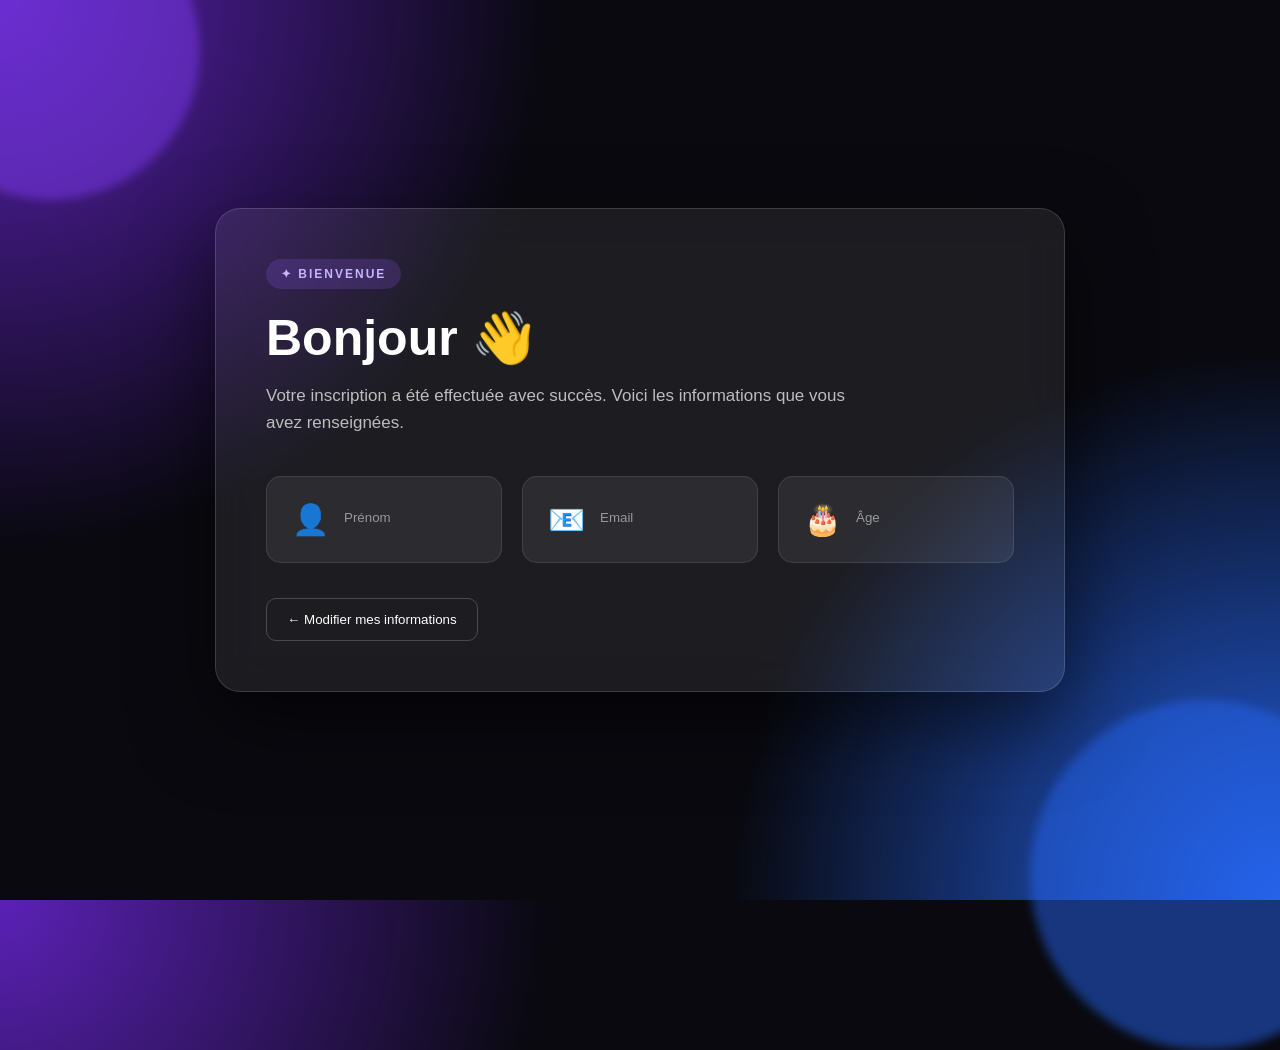
==== resultat.html @ 518bf464 "my_projet" ====
<!DOCTYPE html>
<html lang="fr">

<head>
    <meta charset="UTF-8">
    <meta name="viewport" content="width=device-width, initial-scale=1.0">

    <title>Bienvenue</title>

    <link rel="stylesheet" href="style.css">
</head>

<body class="result-page">

    <div class="result-container">

        <div class="welcome">

            <span class="badge">✦ BIENVENUE</span>

            <h1>
                Bonjour <span id="nom"></span> 👋
            </h1>

            <p>
                Votre inscription a été effectuée avec succès.
                Voici les informations que vous avez renseignées.
            </p>

        </div>

        <div class="info-card">

            <div class="info">
                <span>👤</span>
                <div>
                    <small>Prénom</small>
                    <h3 id="prenom"></h3>
                </div>
            </div>

            <div class="info">
                <span>📧</span>
                <div>
                    <small>Email</small>
                    <h3 id="email"></h3>
                </div>
            </div>

            <div class="info">
                <span>🎂</span>
                <div>
                    <small>Âge</small>
                    <h3 id="age"></h3>
                </div>
            </div>

        </div>

        <button class="back-button" onclick="retour()">
            ← Modifier mes informations
        </button>

    </div>

    <div class="circle circle1"></div>
    <div class="circle circle2"></div>

    <script src="resultat.js"></script>

</body>

</html>
---- style.css ----
* {
    margin: 0;
    padding: 0;
    box-sizing: border-box;
}

body {
    font-family: Arial, sans-serif;

    min-height: 100vh;

    display: flex;
    justify-content: center;
    align-items: center;

    background:
        radial-gradient(circle at top left, #5b21b6, transparent 35%),
        radial-gradient(circle at bottom right, #2563eb, transparent 35%),
        #09090f;

    color: white;
}


/* =========================
   FORMULAIRE
========================= */

.form-container {

    width: 400px;

    padding: 40px;

    background: rgba(255, 255, 255, 0.08);

    border: 1px solid rgba(255, 255, 255, 0.15);

    border-radius: 20px;

    backdrop-filter: blur(15px);

    box-shadow: 0 20px 60px rgba(0, 0, 0, 0.4);
}

.form-container h1 {
    text-align: center;
    font-size: 35px;
    margin-bottom: 10px;
}

.form-container p {
    text-align: center;
    color: #bdbdbd;
    margin-bottom: 30px;
}

form {
    display: flex;
    flex-direction: column;
    gap: 15px;
}

input {

    padding: 15px;

    border: 1px solid rgba(255,255,255,0.2);

    border-radius: 10px;

    background: rgba(255,255,255,0.08);

    color: white;

    outline: none;

    font-size: 15px;
}

input::placeholder {
    color: #aaa;
}

input:focus {
    border-color: #8b5cf6;
}

form button {

    padding: 15px;

    margin-top: 10px;

    border: none;

    border-radius: 10px;

    background: linear-gradient(
        90deg,
        #7c3aed,
        #2563eb
    );

    color: white;

    font-size: 16px;

    font-weight: bold;

    cursor: pointer;

    transition: 0.3s;
}

form button:hover {
    transform: translateY(-3px);
    box-shadow: 0 10px 30px rgba(99,102,241,0.4);
}


/* =========================
   PAGE RESULTAT
========================= */

.result-page {
    overflow: hidden;
    position: relative;
}

.result-container {

    width: 850px;

    padding: 50px;

    position: relative;
    z-index: 2;

    background: rgba(255,255,255,0.08);

    border: 1px solid rgba(255,255,255,0.15);

    border-radius: 25px;

    backdrop-filter: blur(20px);

    box-shadow: 0 30px 80px rgba(0,0,0,0.5);
}


/* titre */

.badge {

    display: inline-block;

    padding: 8px 15px;

    border-radius: 30px;

    background: rgba(139,92,246,0.2);

    color: #c4b5fd;

    font-size: 12px;

    font-weight: bold;

    letter-spacing: 2px;
}

.welcome h1 {

    font-size: 50px;

    margin-top: 20px;

}

.welcome h1 span {

    background: linear-gradient(
        90deg,
        #a78bfa,
        #60a5fa
    );

    -webkit-background-clip: text;

    color: transparent;
}

.welcome p {

    margin-top: 15px;

    color: #bdbdbd;

    font-size: 17px;

    max-width: 600px;

    line-height: 1.6;
}


/* informations */

.info-card {

    display: grid;

    grid-template-columns: repeat(3, 1fr);

    gap: 20px;

    margin-top: 40px;
}

.info {

    padding: 25px;

    background: rgba(255,255,255,0.07);

    border: 1px solid rgba(255,255,255,0.1);

    border-radius: 15px;

    display: flex;

    gap: 15px;

    align-items: center;

    transition: 0.3s;
}

.info:hover {

    transform: translateY(-5px);

    background: rgba(255,255,255,0.12);
}

.info > span {

    font-size: 30px;
}

.info small {

    color: #999;

}

.info h3 {

    margin-top: 5px;

    font-size: 16px;

    word-break: break-word;
}


/* bouton retour */

.back-button {

    margin-top: 35px;

    padding: 13px 20px;

    border: 1px solid rgba(255,255,255,0.2);

    border-radius: 10px;

    background: transparent;

    color: white;

    cursor: pointer;

    transition: 0.3s;
}

.back-button:hover {

    background: white;

    color: #111;

}


/* cercles background */

.circle {

    position: absolute;

    border-radius: 50%;

    filter: blur(5px);

    opacity: 0.5;
}

.circle1 {

    width: 300px;
    height: 300px;

    background: #7c3aed;

    top: -100px;
    left: -100px;
}

.circle2 {

    width: 350px;
    height: 350px;

    background: #2563eb;

    bottom: -150px;
    right: -100px;
}


/* responsive */

@media (max-width: 900px) {

    .result-container {
        width: 90%;
    }

    .info-card {
        grid-template-columns: 1fr;
    }

    .welcome h1 {
        font-size: 35px;
    }
}
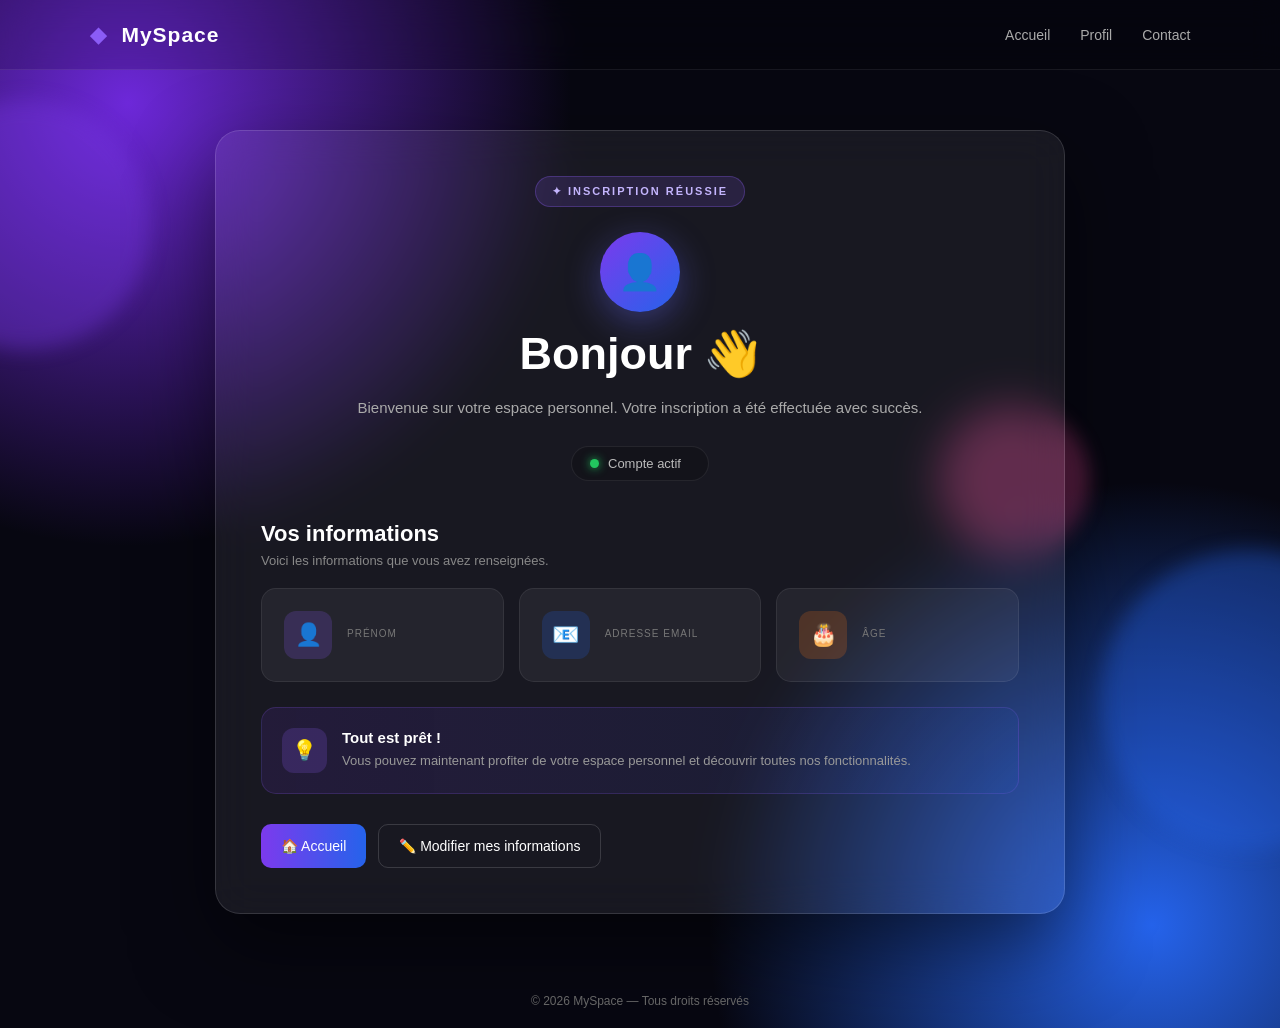
==== commit 4ab08372: "change interface index.html/css" ====
--- a/resultat.html
+++ b/resultat.html
@@ -5,69 +5,190 @@
     <meta charset="UTF-8">
     <meta name="viewport" content="width=device-width, initial-scale=1.0">
 
-    <title>Bienvenue</title>
+    <title>Mon Profil</title>
 
     <link rel="stylesheet" href="style.css">
 </head>
 
 <body class="result-page">
 
-    <div class="result-container">
+    <!-- Navbar -->
+    <nav class="navbar">
 
+        <div class="logo">
+            <span>◆</span> MySpace
+        </div>
+
+        <div class="nav-links">
+            <a href="#">Accueil</a>
+            <a href="#">Profil</a>
+            <a href="#">Contact</a>
+        </div>
+
+    </nav>
+
+
+    <!-- Background decorations -->
+    <div class="circle circle1"></div>
+    <div class="circle circle2"></div>
+    <div class="circle circle3"></div>
+
+
+    <!-- Main content -->
+    <main class="result-container">
+
+        <!-- Header -->
         <div class="welcome">
 
-            <span class="badge">✦ BIENVENUE</span>
+            <span class="badge">
+                ✦ INSCRIPTION RÉUSSIE
+            </span>
+
+            <div class="profile-icon">
+                👤
+            </div>
 
             <h1>
                 Bonjour <span id="nom"></span> 👋
             </h1>
 
             <p>
+                Bienvenue sur votre espace personnel.
                 Votre inscription a été effectuée avec succès.
-                Voici les informations que vous avez renseignées.
             </p>
 
         </div>
 
+
+        <!-- Status -->
+        <div class="status">
+            <span class="status-dot"></span>
+
+            <span>
+                Compte actif
+            </span>
+
+            <span id="date"></span>
+        </div>
+
+
+        <!-- Informations -->
+        <div class="section-title">
+            <h2>Vos informations</h2>
+
+            <p>
+                Voici les informations que vous avez renseignées.
+            </p>
+        </div>
+
+
         <div class="info-card">
 
+            <!-- Prénom -->
             <div class="info">
-                <span>👤</span>
-                <div>
-                    <small>Prénom</small>
+
+                <div class="icon purple">
+                    👤
+                </div>
+
+                <div class="info-content">
+
+                    <small>PRÉNOM</small>
+
                     <h3 id="prenom"></h3>
+
                 </div>
+
             </div>
 
+
+            <!-- Email -->
             <div class="info">
-                <span>📧</span>
-                <div>
-                    <small>Email</small>
+
+                <div class="icon blue">
+                    📧
+                </div>
+
+                <div class="info-content">
+
+                    <small>ADRESSE EMAIL</small>
+
                     <h3 id="email"></h3>
+
                 </div>
+
             </div>
 
+
+            <!-- Age -->
             <div class="info">
-                <span>🎂</span>
-                <div>
-                    <small>Âge</small>
+
+                <div class="icon orange">
+                    🎂
+                </div>
+
+                <div class="info-content">
+
+                    <small>ÂGE</small>
+
                     <h3 id="age"></h3>
+
                 </div>
+
             </div>
 
         </div>
 
-        <button class="back-button" onclick="retour()">
-            ← Modifier mes informations
-        </button>
 
-    </div>
+        <!-- Message -->
+        <div class="message-box">
 
-    <div class="circle circle1"></div>
-    <div class="circle circle2"></div>
+            <div class="message-icon">
+                💡
+            </div>
+
+            <div>
+
+                <h3>Tout est prêt !</h3>
+
+                <p>
+                    Vous pouvez maintenant profiter de votre espace
+                    personnel et découvrir toutes nos fonctionnalités.
+                </p>
+
+            </div>
+
+        </div>
+
+
+        <!-- Buttons -->
+        <div class="buttons">
+
+            <button class="home-button" onclick="accueil()">
+                🏠 Accueil
+            </button>
+
+            <button class="back-button" onclick="retour()">
+                ✏️ Modifier mes informations
+            </button>
+
+        </div>
+
+    </main>
+
+
+    <!-- Footer -->
+    <footer>
+
+        <p>
+            © 2026 MySpace — Tous droits réservés
+        </p>
+
+    </footer>
+
 
     <script src="resultat.js"></script>
 
 </body>
 
-</html>+</html>
--- a/style.css
+++ b/style.css
@@ -1,349 +1,698 @@
+
 * {
     margin: 0;
     padding: 0;
     box-sizing: border-box;
 }
 
+
+/* =========================
+   BODY
+========================= */
+
 body {
+
     font-family: Arial, sans-serif;
 
     min-height: 100vh;
 
-    display: flex;
+    color: white;
+
+    background:
+        radial-gradient(
+            circle at 10% 10%,
+            #6d28d9,
+            transparent 30%
+        ),
+
+        radial-gradient(
+            circle at 90% 90%,
+            #2563eb,
+            transparent 30%
+        ),
+
+        #070711;
+
+    overflow-x: hidden;
+}
+
+
+/* =========================
+   NAVBAR
+========================= */
+
+.navbar {
+
+    height: 70px;
+
+    padding: 0 7%;
+
+    display: flex;
+
+    justify-content: space-between;
+
+    align-items: center;
+
+    border-bottom: 1px solid rgba(255,255,255,0.08);
+
+    background: rgba(0,0,0,0.15);
+
+    backdrop-filter: blur(15px);
+
+    position: relative;
+
+    z-index: 10;
+}
+
+
+.logo {
+
+    font-size: 21px;
+
+    font-weight: bold;
+
+    letter-spacing: 1px;
+}
+
+
+.logo span {
+
+    color: #8b5cf6;
+
+    margin-right: 8px;
+}
+
+
+.nav-links {
+
+    display: flex;
+
+    gap: 30px;
+}
+
+
+.nav-links a {
+
+    color: #aaa;
+
+    text-decoration: none;
+
+    font-size: 14px;
+
+    transition: 0.3s;
+}
+
+
+.nav-links a:hover {
+
+    color: white;
+}
+
+
+/* =========================
+   MAIN
+========================= */
+
+.result-container {
+
+    width: 850px;
+
+    max-width: 90%;
+
+    margin: 60px auto;
+
+    padding: 45px;
+
+    position: relative;
+
+    z-index: 2;
+
+    background: rgba(255,255,255,0.07);
+
+    border: 1px solid rgba(255,255,255,0.13);
+
+    border-radius: 25px;
+
+    backdrop-filter: blur(20px);
+
+    box-shadow:
+        0 30px 80px rgba(0,0,0,0.5);
+}
+
+
+/* =========================
+   WELCOME
+========================= */
+
+.welcome {
+
+    text-align: center;
+}
+
+
+.badge {
+
+    display: inline-block;
+
+    padding: 8px 16px;
+
+    border-radius: 30px;
+
+    background: rgba(139,92,246,0.15);
+
+    border: 1px solid rgba(139,92,246,0.3);
+
+    color: #c4b5fd;
+
+    font-size: 11px;
+
+    font-weight: bold;
+
+    letter-spacing: 2px;
+}
+
+
+/* =========================
+   PROFILE ICON
+========================= */
+
+.profile-icon {
+
+    width: 80px;
+
+    height: 80px;
+
+    margin: 25px auto 15px;
+
+    display: flex;
+
     justify-content: center;
+
     align-items: center;
 
-    background:
-        radial-gradient(circle at top left, #5b21b6, transparent 35%),
-        radial-gradient(circle at bottom right, #2563eb, transparent 35%),
-        #09090f;
+    font-size: 35px;
+
+    border-radius: 50%;
+
+    background:
+        linear-gradient(
+            135deg,
+            #7c3aed,
+            #2563eb
+        );
+
+    box-shadow:
+        0 10px 35px rgba(99,102,241,0.4);
+}
+
+
+/* =========================
+   TITLE
+========================= */
+
+.welcome h1 {
+
+    font-size: 45px;
+
+    margin-top: 10px;
+}
+
+
+.welcome h1 span {
+
+    background:
+        linear-gradient(
+            90deg,
+            #a78bfa,
+            #60a5fa
+        );
+
+    -webkit-background-clip: text;
+
+    color: transparent;
+}
+
+
+.welcome p {
+
+    color: #aaa;
+
+    max-width: 600px;
+
+    margin: 15px auto;
+
+    line-height: 1.7;
+
+    font-size: 15px;
+}
+
+
+/* =========================
+   STATUS
+========================= */
+
+.status {
+
+    width: fit-content;
+
+    margin: 25px auto;
+
+    padding: 9px 18px;
+
+    display: flex;
+
+    align-items: center;
+
+    gap: 9px;
+
+    border-radius: 30px;
+
+    background: rgba(0,0,0,0.2);
+
+    border: 1px solid rgba(255,255,255,0.08);
+
+    color: #bbb;
+
+    font-size: 13px;
+}
+
+
+.status-dot {
+
+    width: 9px;
+
+    height: 9px;
+
+    border-radius: 50%;
+
+    background: #22c55e;
+
+    box-shadow:
+        0 0 10px #22c55e;
+}
+
+
+/* =========================
+   SECTION TITLE
+========================= */
+
+.section-title {
+
+    margin-top: 40px;
+
+    margin-bottom: 20px;
+}
+
+
+.section-title h2 {
+
+    font-size: 22px;
+
+    margin-bottom: 6px;
+}
+
+
+.section-title p {
+
+    color: #888;
+
+    font-size: 13px;
+}
+
+
+/* =========================
+   INFORMATION CARDS
+========================= */
+
+.info-card {
+
+    display: grid;
+
+    grid-template-columns:
+        repeat(3, 1fr);
+
+    gap: 15px;
+}
+
+
+.info {
+
+    padding: 22px;
+
+    display: flex;
+
+    align-items: center;
+
+    gap: 15px;
+
+    background:
+        rgba(255,255,255,0.05);
+
+    border:
+        1px solid rgba(255,255,255,0.08);
+
+    border-radius: 15px;
+
+    transition: 0.3s;
+}
+
+
+.info:hover {
+
+    transform: translateY(-6px);
+
+    background:
+        rgba(255,255,255,0.09);
+
+    border-color:
+        rgba(139,92,246,0.4);
+
+    box-shadow:
+        0 15px 35px rgba(0,0,0,0.25);
+}
+
+
+/* icons */
+
+.icon {
+
+    min-width: 48px;
+
+    height: 48px;
+
+    display: flex;
+
+    justify-content: center;
+
+    align-items: center;
+
+    border-radius: 12px;
+
+    font-size: 22px;
+}
+
+
+.purple {
+
+    background:
+        rgba(139,92,246,0.2);
+}
+
+
+.blue {
+
+    background:
+        rgba(37,99,235,0.2);
+}
+
+
+.orange {
+
+    background:
+        rgba(249,115,22,0.2);
+}
+
+
+.info-content small {
+
+    color: #777;
+
+    font-size: 10px;
+
+    letter-spacing: 1px;
+}
+
+
+.info-content h3 {
+
+    margin-top: 6px;
+
+    font-size: 15px;
+
+    word-break: break-word;
+}
+
+
+/* =========================
+   MESSAGE BOX
+========================= */
+
+.message-box {
+
+    margin-top: 25px;
+
+    padding: 20px;
+
+    display: flex;
+
+    gap: 15px;
+
+    align-items: center;
+
+    border-radius: 15px;
+
+    background:
+        linear-gradient(
+            90deg,
+            rgba(124,58,237,0.12),
+            rgba(37,99,235,0.08)
+        );
+
+    border:
+        1px solid rgba(139,92,246,0.2);
+}
+
+
+.message-icon {
+
+    width: 45px;
+
+    height: 45px;
+
+    display: flex;
+
+    justify-content: center;
+
+    align-items: center;
+
+    border-radius: 12px;
+
+    background:
+        rgba(139,92,246,0.2);
+
+    font-size: 20px;
+}
+
+
+.message-box h3 {
+
+    margin-bottom: 5px;
+
+    font-size: 15px;
+}
+
+
+.message-box p {
+
+    color: #999;
+
+    font-size: 13px;
+
+    line-height: 1.5;
+}
+
+
+/* =========================
+   BUTTONS
+========================= */
+
+.buttons {
+
+    display: flex;
+
+    gap: 12px;
+
+    margin-top: 30px;
+}
+
+
+.buttons button {
+
+    padding: 13px 20px;
+
+    border-radius: 10px;
+
+    font-size: 14px;
+
+    cursor: pointer;
+
+    transition: 0.3s;
+}
+
+
+.home-button {
+
+    border: none;
 
     color: white;
-}
-
-
-/* =========================
-   FORMULAIRE
-========================= */
-
-.form-container {
-
-    width: 400px;
-
-    padding: 40px;
-
-    background: rgba(255, 255, 255, 0.08);
-
-    border: 1px solid rgba(255, 255, 255, 0.15);
-
-    border-radius: 20px;
-
-    backdrop-filter: blur(15px);
-
-    box-shadow: 0 20px 60px rgba(0, 0, 0, 0.4);
-}
-
-.form-container h1 {
+
+    background:
+        linear-gradient(
+            90deg,
+            #7c3aed,
+            #2563eb
+        );
+}
+
+
+.home-button:hover {
+
+    transform: translateY(-3px);
+
+    box-shadow:
+        0 10px 25px rgba(99,102,241,0.4);
+}
+
+
+.back-button {
+
+    background: transparent;
+
+    color: white;
+
+    border:
+        1px solid rgba(255,255,255,0.15);
+}
+
+
+.back-button:hover {
+
+    background: white;
+
+    color: black;
+}
+
+
+/* =========================
+   BACKGROUND CIRCLES
+========================= */
+
+.circle {
+
+    position: fixed;
+
+    border-radius: 50%;
+
+    filter: blur(10px);
+
+    opacity: 0.35;
+
+    z-index: 0;
+}
+
+
+.circle1 {
+
+    width: 250px;
+
+    height: 250px;
+
+    background: #7c3aed;
+
+    top: 100px;
+
+    left: -100px;
+}
+
+
+.circle2 {
+
+    width: 300px;
+
+    height: 300px;
+
+    background: #2563eb;
+
+    bottom: 50px;
+
+    right: -120px;
+}
+
+
+.circle3 {
+
+    width: 150px;
+
+    height: 150px;
+
+    background: #ec4899;
+
+    top: 45%;
+
+    right: 15%;
+}
+
+
+/* =========================
+   FOOTER
+========================= */
+
+footer {
+
+    position: relative;
+
+    z-index: 2;
+
     text-align: center;
-    font-size: 35px;
-    margin-bottom: 10px;
-}
-
-.form-container p {
-    text-align: center;
-    color: #bdbdbd;
-    margin-bottom: 30px;
-}
-
-form {
-    display: flex;
-    flex-direction: column;
-    gap: 15px;
-}
-
-input {
-
-    padding: 15px;
-
-    border: 1px solid rgba(255,255,255,0.2);
-
-    border-radius: 10px;
-
-    background: rgba(255,255,255,0.08);
-
-    color: white;
-
-    outline: none;
-
-    font-size: 15px;
-}
-
-input::placeholder {
-    color: #aaa;
-}
-
-input:focus {
-    border-color: #8b5cf6;
-}
-
-form button {
-
-    padding: 15px;
-
-    margin-top: 10px;
-
-    border: none;
-
-    border-radius: 10px;
-
-    background: linear-gradient(
-        90deg,
-        #7c3aed,
-        #2563eb
-    );
-
-    color: white;
-
-    font-size: 16px;
-
-    font-weight: bold;
-
-    cursor: pointer;
-
-    transition: 0.3s;
-}
-
-form button:hover {
-    transform: translateY(-3px);
-    box-shadow: 0 10px 30px rgba(99,102,241,0.4);
-}
-
-
-/* =========================
-   PAGE RESULTAT
-========================= */
-
-.result-page {
-    overflow: hidden;
-    position: relative;
-}
-
-.result-container {
-
-    width: 850px;
-
-    padding: 50px;
-
-    position: relative;
-    z-index: 2;
-
-    background: rgba(255,255,255,0.08);
-
-    border: 1px solid rgba(255,255,255,0.15);
-
-    border-radius: 25px;
-
-    backdrop-filter: blur(20px);
-
-    box-shadow: 0 30px 80px rgba(0,0,0,0.5);
-}
-
-
-/* titre */
-
-.badge {
-
-    display: inline-block;
-
-    padding: 8px 15px;
-
-    border-radius: 30px;
-
-    background: rgba(139,92,246,0.2);
-
-    color: #c4b5fd;
+
+    padding: 20px;
+
+    color: #666;
 
     font-size: 12px;
-
-    font-weight: bold;
-
-    letter-spacing: 2px;
-}
-
-.welcome h1 {
-
-    font-size: 50px;
-
-    margin-top: 20px;
-
-}
-
-.welcome h1 span {
-
-    background: linear-gradient(
-        90deg,
-        #a78bfa,
-        #60a5fa
-    );
-
-    -webkit-background-clip: text;
-
-    color: transparent;
-}
-
-.welcome p {
-
-    margin-top: 15px;
-
-    color: #bdbdbd;
-
-    font-size: 17px;
-
-    max-width: 600px;
-
-    line-height: 1.6;
-}
-
-
-/* informations */
-
-.info-card {
-
-    display: grid;
-
-    grid-template-columns: repeat(3, 1fr);
-
-    gap: 20px;
-
-    margin-top: 40px;
-}
-
-.info {
-
-    padding: 25px;
-
-    background: rgba(255,255,255,0.07);
-
-    border: 1px solid rgba(255,255,255,0.1);
-
-    border-radius: 15px;
-
-    display: flex;
-
-    gap: 15px;
-
-    align-items: center;
-
-    transition: 0.3s;
-}
-
-.info:hover {
-
-    transform: translateY(-5px);
-
-    background: rgba(255,255,255,0.12);
-}
-
-.info > span {
-
-    font-size: 30px;
-}
-
-.info small {
-
-    color: #999;
-
-}
-
-.info h3 {
-
-    margin-top: 5px;
-
-    font-size: 16px;
-
-    word-break: break-word;
-}
-
-
-/* bouton retour */
-
-.back-button {
-
-    margin-top: 35px;
-
-    padding: 13px 20px;
-
-    border: 1px solid rgba(255,255,255,0.2);
-
-    border-radius: 10px;
-
-    background: transparent;
-
-    color: white;
-
-    cursor: pointer;
-
-    transition: 0.3s;
-}
-
-.back-button:hover {
-
-    background: white;
-
-    color: #111;
-
-}
-
-
-/* cercles background */
-
-.circle {
-
-    position: absolute;
-
-    border-radius: 50%;
-
-    filter: blur(5px);
-
-    opacity: 0.5;
-}
-
-.circle1 {
-
-    width: 300px;
-    height: 300px;
-
-    background: #7c3aed;
-
-    top: -100px;
-    left: -100px;
-}
-
-.circle2 {
-
-    width: 350px;
-    height: 350px;
-
-    background: #2563eb;
-
-    bottom: -150px;
-    right: -100px;
-}
-
-
-/* responsive */
-
-@media (max-width: 900px) {
+}
+
+
+/* =========================
+   RESPONSIVE
+========================= */
+
+@media (max-width: 750px) {
+
+    .nav-links {
+
+        display: none;
+    }
+
 
     .result-container {
-        width: 90%;
+
+        padding: 30px 20px;
+
+        margin: 30px auto;
     }
 
+
+    .welcome h1 {
+
+        font-size: 32px;
+    }
+
+
     .info-card {
+
         grid-template-columns: 1fr;
     }
 
-    .welcome h1 {
-        font-size: 35px;
+
+    .buttons {
+
+        flex-direction: column;
     }
-}+
+
+    .buttons button {
+
+        width: 100%;
+    }
+}
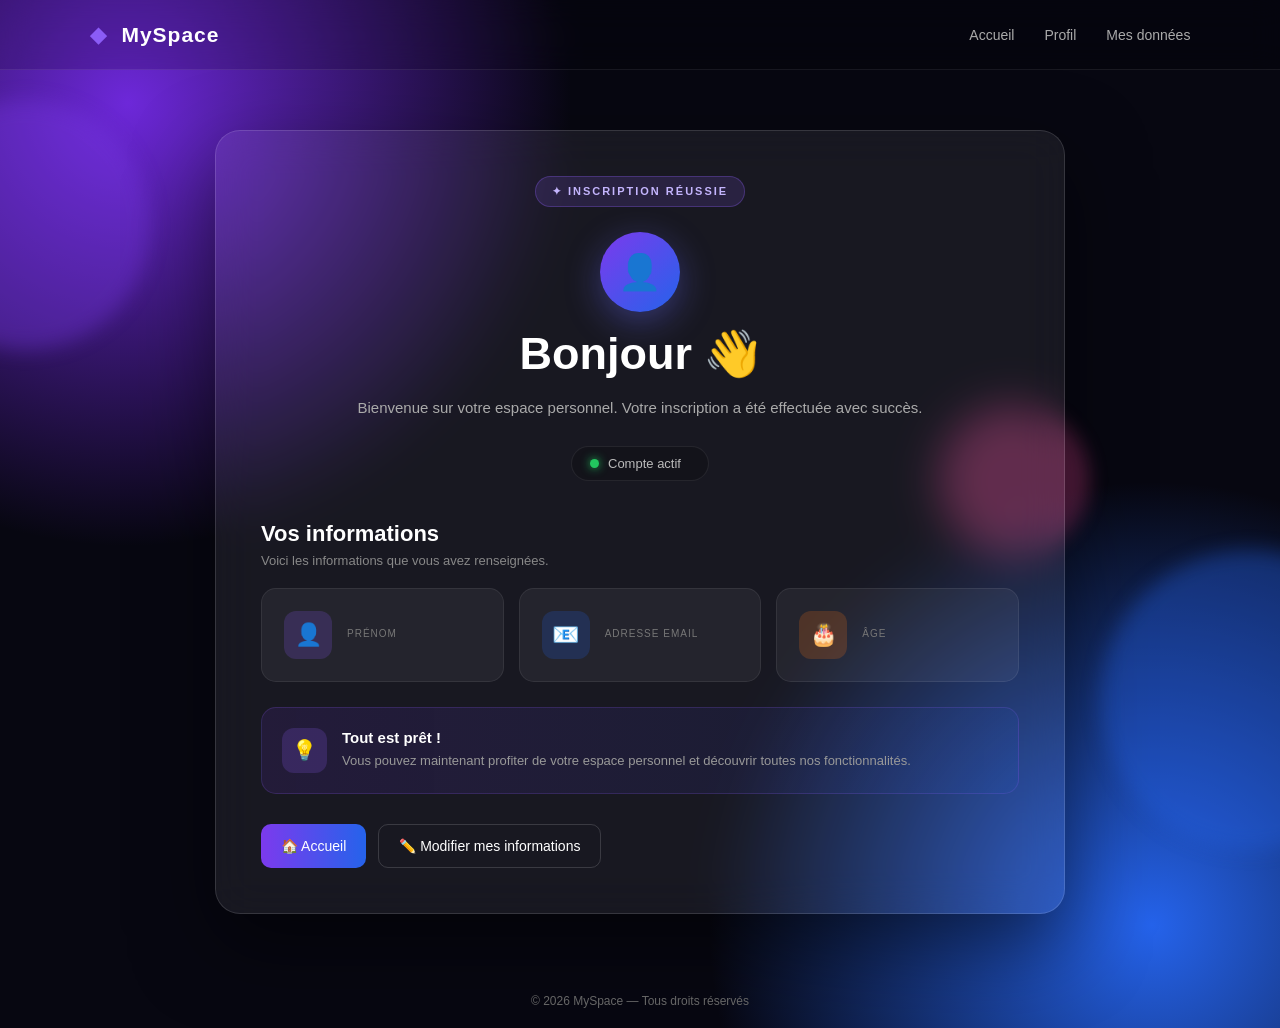
==== commit d5aa5bc4: "add confidentialite page" ====
--- a/resultat.html
+++ b/resultat.html
@@ -20,9 +20,9 @@
         </div>
 
         <div class="nav-links">
-            <a href="#">Accueil</a>
-            <a href="#">Profil</a>
-            <a href="#">Contact</a>
+            <a href="index.html">Accueil</a>
+            <a href="resultat.html">Profil</a>
+            <a href="confidentialite.html">Mes données</a>
         </div>
 
     </nav>
